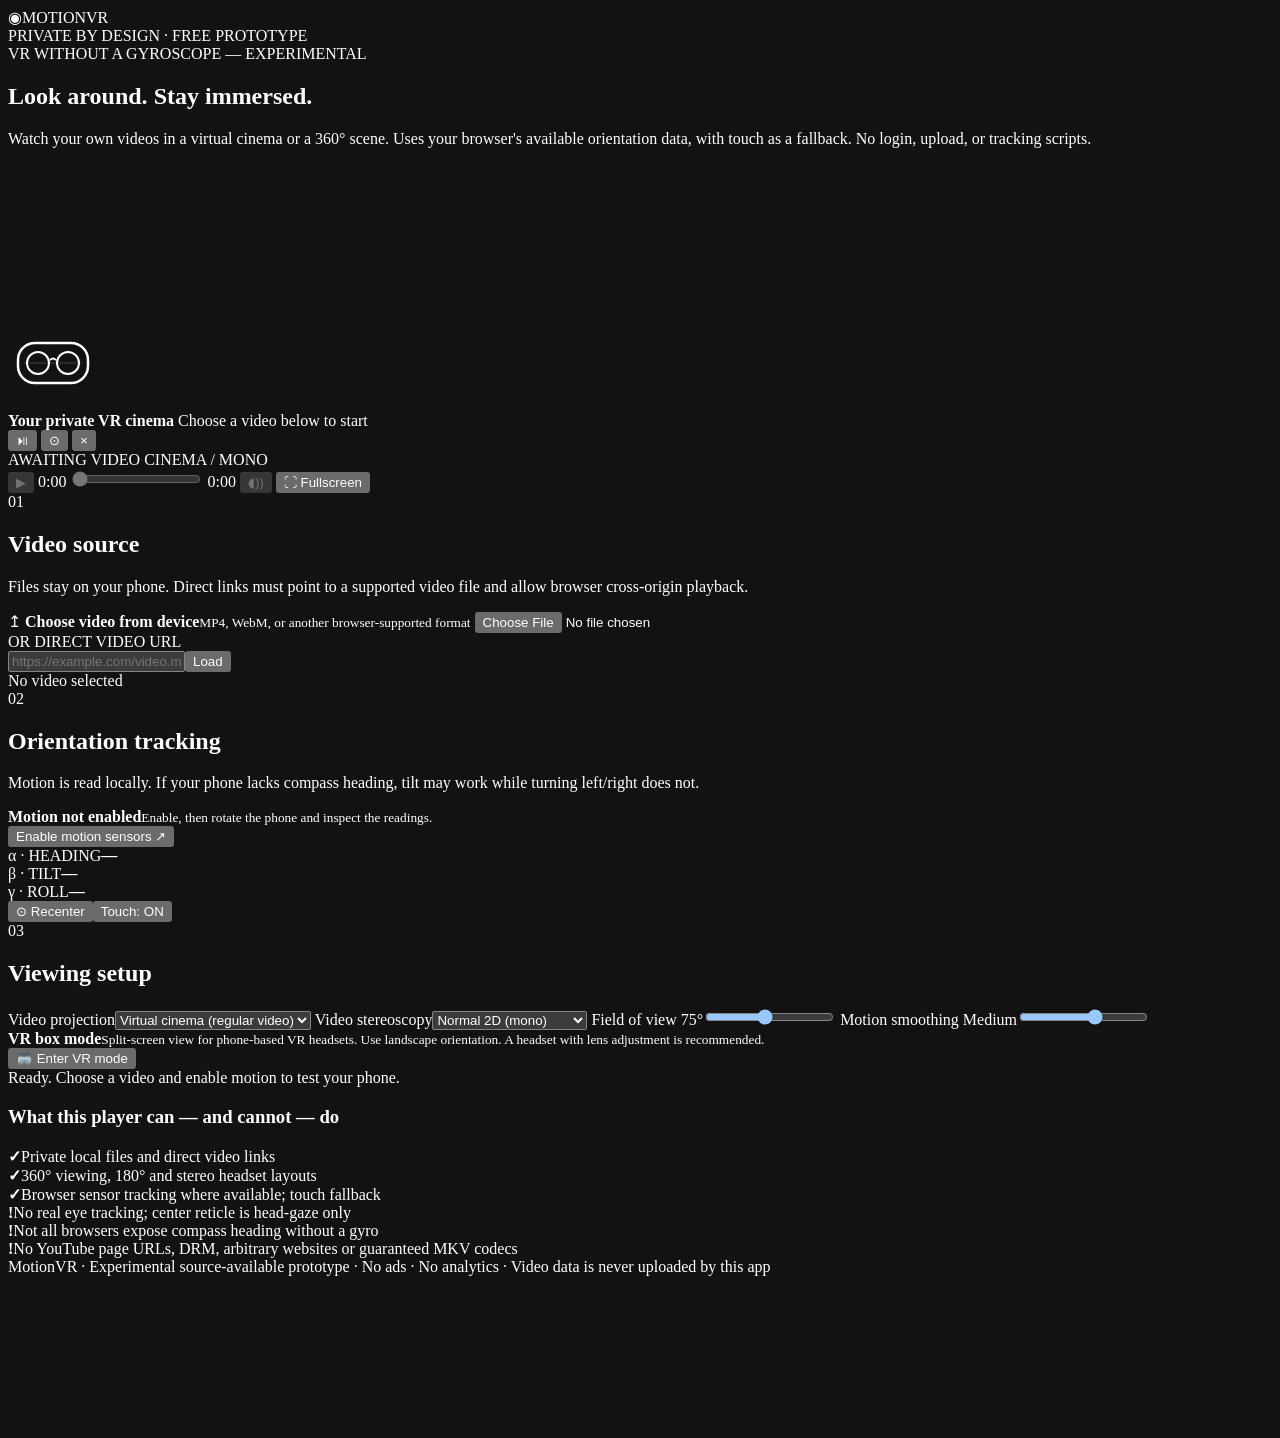
==== index.html @ 48b63bc8 "feat: add index.html for initial MotionVR player" ====
<!doctype html>
<html lang="en">
<head>
  <meta charset="utf-8">
  <meta name="viewport" content="width=device-width, initial-scale=1, viewport-fit=cover">
  <meta name="theme-color" content="#071018">
  <meta name="color-scheme" content="dark">
  <meta property="og:type" content="website">
  <meta property="og:title" content="MotionVR — Private VR Video Player">
  <meta property="og:description" content="A free, privacy-first experimental VR video player for mobile browsers. Play local videos, test device orientation, and explore 180°/360° modes.">
  <meta name="referrer" content="strict-origin-when-cross-origin">
  <link rel="icon" type="image/svg+xml" href="./favicon.svg">
  <meta name="description" content="Private, free browser VR video player with motion-based head orientation, local files, and direct video links.">
  <title>MotionVR — Private VR Video Player</title>
  <link rel="stylesheet" href="./style.css">
</head>
<body>
  <div class="app">
    <header class="header">
      <div class="logo"><span class="logo-emblem" aria-hidden="true">◉</span><span>MOTION<span class="logo-accent">VR</span></span></div>
      <span class="head-tag">PRIVATE BY DESIGN <span class="dot">·</span> FREE PROTOTYPE</span>
    </header>

    <main>
      <section class="intro">
        <div class="eyebrow"><span class="pulse"></span> VR WITHOUT A GYROSCOPE — EXPERIMENTAL</div>
        <h1>Look around. <span>Stay immersed.</span></h1>
        <p>Watch your own videos in a virtual cinema or a 360° scene. Uses your browser's available orientation data, with touch as a fallback. No login, upload, or tracking scripts.</p>
      </section>

      <section class="theater" id="theater" aria-label="VR player">
        <canvas id="scene" aria-label="Interactive VR video scene"></canvas>
        <div class="player-grid" aria-hidden="true"></div>
        <div class="empty" id="empty">
          <div class="empty-symbol" aria-hidden="true"><svg viewBox="0 0 90 90" width="90" height="90" fill="none"><rect x="10" y="25" width="70" height="40" rx="17" stroke="currentColor" stroke-width="2.5"/><path d="M16 45H74" stroke="currentColor" opacity=".2"/><circle cx="30" cy="45" r="11" stroke="currentColor" stroke-width="2"/><circle cx="60" cy="45" r="11" stroke="currentColor" stroke-width="2"/><path d="M42 42Q45 39 48 42" stroke="currentColor" stroke-width="2"/></svg></div>
          <strong>Your private VR cinema</strong>
          <span>Choose a video below to start</span>
        </div>
        <div class="reticle" id="reticle" aria-hidden="true"></div>
        <div class="vr-hud" id="vrHud">
          <button class="hud-button" id="hudPlay" title="Play or pause" aria-label="Play or pause">⏯</button>
          <button class="hud-button" id="hudCenter" title="Recenter view" aria-label="Recenter view">⊙</button>
          <button class="hud-button" id="hudExit" title="Exit headset mode" aria-label="Exit headset mode">×</button>
        </div>
        <div class="overlay-bottom">
          <span class="live-label" id="liveLabel"><i></i> AWAITING VIDEO</span>
          <span class="mode-label" id="modeLabel">CINEMA / MONO</span>
        </div>
      </section>

      <div class="playerbar">
        <button id="playPause" class="icon-button" aria-label="Play or pause" disabled>▶</button>
        <span class="time" id="timeNow">0:00</span>
        <input id="seek" class="seek" type="range" min="0" max="1000" value="0" aria-label="Seek" disabled>
        <span class="time" id="timeTotal">0:00</span>
        <button id="mute" class="icon-button" aria-label="Mute or unmute" disabled>◖))</button>
        <button id="fullscreen" class="subtle-button" title="Fullscreen">⛶ Fullscreen</button>
      </div>

      <div class="columns">
        <section class="panel">
          <div class="panel-head"><span class="number">01</span><h2>Video source</h2></div>
          <p class="help">Files stay on your phone. Direct links must point to a supported video file and allow browser cross-origin playback.</p>
          <label class="file-zone" for="localFile">
            <span class="file-symbol" aria-hidden="true">↥</span>
            <span><strong>Choose video from device</strong><small>MP4, WebM, or another browser-supported format</small></span>
            <input id="localFile" type="file" accept="video/*,.mp4,.webm,.m4v,.mov">
          </label>
          <div class="or"><span>OR DIRECT VIDEO URL</span></div>
          <div class="url-row"><input id="videoUrl" type="url" placeholder="https://example.com/video.mp4" spellcheck="false" autocomplete="off" aria-label="Direct video URL"><button id="loadUrl" class="button light">Load</button></div>
          <div class="file-name" id="fileName">No video selected</div>
        </section>

        <section class="panel">
          <div class="panel-head"><span class="number">02</span><h2>Orientation tracking</h2></div>
          <p class="help">Motion is read locally. If your phone lacks compass heading, tilt may work while turning left/right does not.</p>
          <div class="sensor-state"><span class="sensor-light" id="sensorLight"></span><div><strong id="sensorStatus">Motion not enabled</strong><small id="sensorDetail">Enable, then rotate the phone and inspect the readings.</small></div></div>
          <button id="enableMotion" class="button primary full">Enable motion sensors <span>↗</span></button>
          <div class="readings"><div><span>α · HEADING</span><strong id="alpha">—</strong></div><div><span>β · TILT</span><strong id="beta">—</strong></div><div><span>γ · ROLL</span><strong id="gamma">—</strong></div></div>
          <div class="button-pair"><button id="recenter" class="button secondary">⊙ Recenter</button><button id="touchToggle" class="button secondary" aria-pressed="true">Touch: ON</button></div>
        </section>
      </div>

      <section class="panel settings">
        <div class="panel-head"><span class="number">03</span><h2>Viewing setup</h2></div>
        <div class="settings-grid">
          <label class="field">Video projection<select id="projection"><option value="cinema">Virtual cinema (regular video)</option><option value="360">360° equirectangular</option><option value="180">180° equirectangular</option></select></label>
          <label class="field">Video stereoscopy<select id="layout"><option value="mono">Normal 2D (mono)</option><option value="sbs">Side by side (SBS) 3D</option><option value="tb">Top / bottom 3D</option></select></label>
          <label class="field">Field of view <span id="fovValue">75°</span><input id="fov" type="range" min="45" max="110" value="75" step="1"></label>
          <label class="field">Motion smoothing <span id="smoothValue">Medium</span><input id="smooth" type="range" min="0" max="100" value="60" step="1"></label>
        </div>
        <div class="headset-footer"><div><strong>VR box mode</strong><small>Split-screen view for phone-based VR headsets. Use landscape orientation. A headset with lens adjustment is recommended.</small></div><button id="enterVr" class="button primary">🥽 Enter VR mode</button></div>
      </section>

      <div class="message" id="message" role="status" aria-live="polite">Ready. Choose a video and enable motion to test your phone.</div>

      <section class="info"><h3>What this player can — and cannot — do</h3><div class="info-grid"><div><b>✓</b><span>Private local files and direct video links</span></div><div><b>✓</b><span>360° viewing, 180° and stereo headset layouts</span></div><div><b>✓</b><span>Browser sensor tracking where available; touch fallback</span></div><div><b>!</b><span>No real eye tracking; center reticle is head-gaze only</span></div><div><b>!</b><span>Not all browsers expose compass heading without a gyro</span></div><div><b>!</b><span>No YouTube page URLs, DRM, arbitrary websites or guaranteed MKV codecs</span></div></div></section>
    </main>
    <footer>MotionVR · Experimental source-available prototype · No ads · No analytics · Video data is never uploaded by this app</footer>
  </div>
  <video id="sourceVideo" playsinline preload="metadata" crossorigin="anonymous"></video>
  <script src="./app.js" defer></script>
</body>
</html>
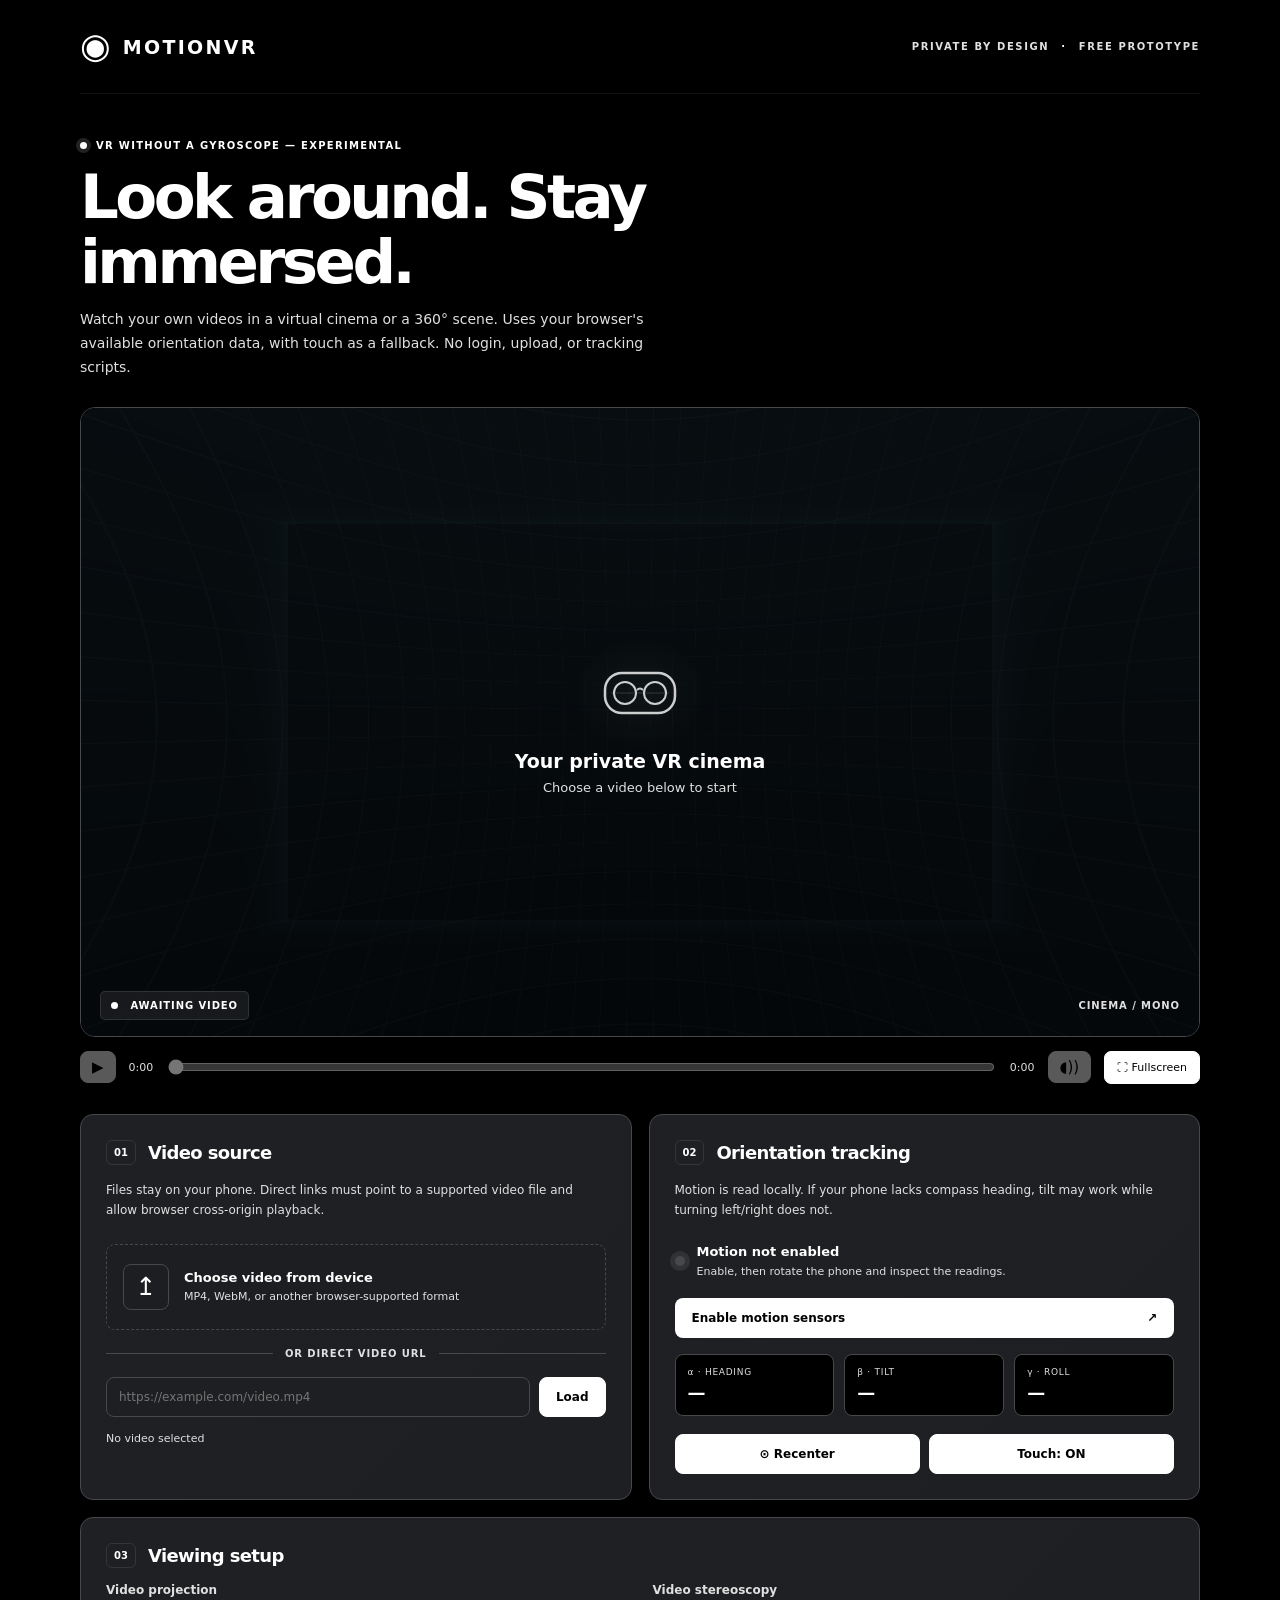
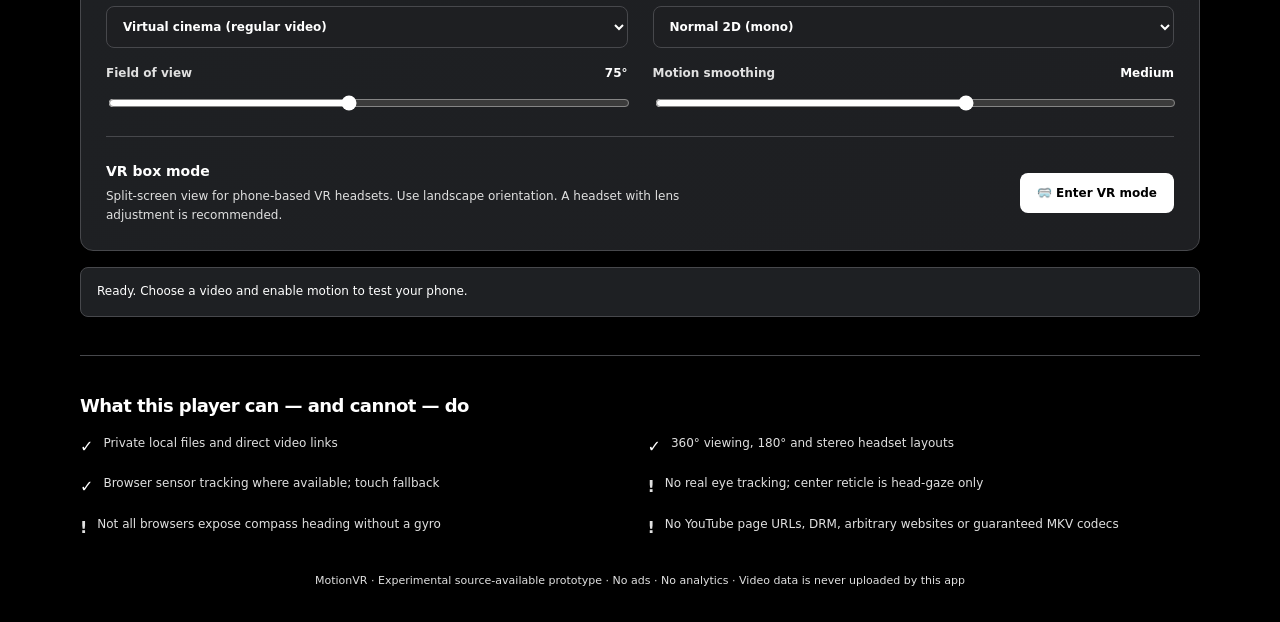
==== commit 4591e8e1: "style: apply MotionVR black and Royal Charcoal palette to index.html" ====
--- a/index.html
+++ b/index.html
@@ -3,7 +3,7 @@
 <head>
   <meta charset="utf-8">
   <meta name="viewport" content="width=device-width, initial-scale=1, viewport-fit=cover">
-  <meta name="theme-color" content="#071018">
+  <meta name="theme-color" content="#000000">
   <meta name="color-scheme" content="dark">
   <meta property="og:type" content="website">
   <meta property="og:title" content="MotionVR — Private VR Video Player">
--- a/style.css
+++ b/style.css
@@ -0,0 +1,9 @@
+:root{color-scheme:dark;--black:#000000;--white:#ffffff;--marble:#e0e0e0;--royal-charcoal:#1e1f22;--royal-charcoal-alt:#1e2023;--royal-charcoal-mid:#47484c;--royal-charcoal-light:#4c4e51;--ink:var(--black);--panel:var(--royal-charcoal);--line:var(--royal-charcoal-mid);--muted:var(--marble);font-family:Inter,ui-sans-serif,system-ui,-apple-system,"Segoe UI",Roboto,Arial,sans-serif}
+*{box-sizing:border-box}html{background:var(--ink)}body{margin:0;color:var(--white);background:var(--ink);min-height:100vh}button,input,select{font:inherit}button{cursor:pointer}button:disabled{opacity:.35;cursor:not-allowed}.app{width:min(1120px,calc(100% - 40px));margin:auto}.header{display:flex;align-items:center;justify-content:space-between;padding:29px 0;border-bottom:1px solid #ffffff13}.logo{font-size:19px;font-weight:850;letter-spacing:.12em;display:flex;align-items:center;gap:10px}.logo-emblem{color:var(--white);font-size:35px;font-weight:400;line-height:1}.logo-accent{color:var(--white)}.head-tag{font-size:10px;font-weight:750;letter-spacing:.16em;color:#e0e0e0}.dot{padding:0 7px;color:var(--white)}.intro{padding:46px 0 27px;max-width:760px}.eyebrow{display:flex;gap:9px;align-items:center;letter-spacing:.13em;color:var(--white);font-size:10px;font-weight:800}.pulse{width:7px;height:7px;background:var(--white);border-radius:50%;box-shadow:0 0 0 4px #ffffff22}h1{margin:14px 0;font-size:clamp(33px,5.2vw,61px);letter-spacing:-.058em;line-height:1.06}h1 span{color:var(--white)}.intro p{color:var(--muted);max-width:600px;font-size:14px;line-height:1.7;margin:0}.theater{width:100%;aspect-ratio:16/9;max-height:72vh;min-height:200px;border:1px solid #47484c;background:#000000;position:relative;overflow:hidden;border-radius:15px;touch-action:none}.theater canvas{display:block;width:100%;height:100%;touch-action:none}.player-grid{pointer-events:none;position:absolute;inset:0;background:repeating-linear-gradient(0deg,transparent,transparent 28px,#ffffff04 29px);opacity:.5}.empty{position:absolute;inset:0;display:flex;flex-direction:column;justify-content:center;align-items:center;gap:8px;pointer-events:none;text-align:center}.empty[hidden]{display:none}.empty-symbol{color:var(--white);opacity:.8;filter:drop-shadow(0 0 27px #ffffff66)}.empty strong{font-size:19px}.empty span{color:#e0e0e0;font-size:13px}.overlay-bottom{pointer-events:none;position:absolute;bottom:16px;left:19px;right:19px;display:flex;align-items:center;justify-content:space-between;gap:8px;font-size:10px;font-weight:750;letter-spacing:.09em}.live-label{background:#1e1f22c9;padding:8px 10px;border:1px solid #47484c8c;border-radius:5px}.live-label i{display:inline-block;width:7px;height:7px;border-radius:50%;background:var(--white);margin-right:8px}.mode-label{color:#e0e0e0}.reticle{display:none;position:absolute;top:50%;left:50%;width:14px;height:14px;border:2px solid var(--white);border-radius:50%;transform:translate(-50%,-50%);pointer-events:none;box-shadow:0 0 15px #ffffff99}.vr-hud{display:none;position:absolute;left:50%;bottom:5%;transform:translateX(-50%);gap:10px}.hud-button{background:var(--white);border:1px solid var(--white);color:var(--black);border-radius:10px;width:44px;height:40px;font-size:20px}.playerbar{display:flex;align-items:center;gap:13px;margin:14px 0 30px}.icon-button{padding:6px 11px;font-size:15px;background:var(--white);border:1px solid var(--white);border-radius:8px;color:var(--black)}.time{font-size:11px;color:var(--muted);font-variant-numeric:tabular-nums}.seek{flex:1;width:10px;accent-color:var(--white)}.subtle-button{background:var(--white);border:1px solid var(--white);color:var(--black);border-radius:7px;font-size:11px;padding:9px 12px}.columns{display:grid;grid-template-columns:1fr 1fr;gap:17px}.panel{border:1px solid var(--line);background:linear-gradient(135deg,#1e2023,#1e1f22);border-radius:13px;padding:25px}.panel-head{display:flex;align-items:center;gap:12px;margin-bottom:15px}.number{border:1px solid #4c4e5177;color:var(--white);border-radius:6px;padding:6px 7px;font-size:10px;font-weight:800}h2{font-size:18px;letter-spacing:-.035em;margin:0}.help{color:var(--muted);font-size:12px;line-height:1.7;margin:0 0 21px;min-height:43px}.file-zone{position:relative;display:flex;align-items:center;gap:15px;padding:19px 16px;border:1px dashed #47484c;background:#1e1f22a9;border-radius:9px;cursor:pointer}.file-zone:focus-within{outline:2px solid var(--white)}.file-zone:hover{border-color:var(--white)}.file-symbol{font-size:25px;border:1px solid #47484c;border-radius:8px;width:46px;height:46px;display:grid;place-items:center;color:var(--white)}.file-zone strong{display:block;font-size:13px}.file-zone small{display:block;color:var(--muted);font-size:11px;margin-top:5px}.file-zone input{position:absolute;inset:0;opacity:0;width:100%;cursor:pointer}.or{display:flex;gap:12px;align-items:center;margin:18px 0;color:#e0e0e0;font-size:10px;letter-spacing:.09em;font-weight:800}.or:before,.or:after{content:'';height:1px;flex:1;background:var(--line)}.url-row{display:flex;gap:9px}.url-row input,.field select{min-width:0;background:#1e1f22;border:1px solid #47484c;border-radius:8px;color:white;padding:12px;font-size:12px}.url-row input{flex:1}.button{display:inline-flex;justify-content:center;align-items:center;gap:10px;border-radius:8px;border:1px solid transparent;padding:12px 16px;font-weight:750;font-size:12px;white-space:nowrap}.button.primary{background:var(--white);color:var(--black)}.button.primary:hover{background:var(--marble)}.button.light,.button.secondary{background:var(--white);border-color:var(--white);color:var(--black)}.button.light:hover,.button.secondary:hover{background:var(--marble);border-color:var(--marble)}.button.full{width:100%;justify-content:space-between}.button-pair{display:grid;grid-template-columns:1fr 1fr;gap:9px;margin-top:18px}.file-name{color:#e0e0e0;font-size:11px;margin-top:15px;word-break:break-all}.sensor-state{display:flex;gap:12px;align-items:center;margin:19px 0}.sensor-light{background:#47484c;width:10px;height:10px;border-radius:50%;box-shadow:0 0 0 5px #ffffff14;flex-shrink:0}.sensor-light.active{background:var(--white);box-shadow:0 0 0 5px #ffffff1d}.sensor-light.warn{background:#e0e0e0;box-shadow:0 0 0 5px #e0e0e022}.sensor-state strong{display:block;font-size:13px}.sensor-state small{display:block;color:var(--muted);font-size:11px;margin-top:5px;line-height:1.4}.readings{display:grid;grid-template-columns:repeat(3,minmax(0,1fr));gap:10px;margin-top:16px}.readings div{background:#000000;padding:12px;border:1px solid #47484c;border-radius:8px}.readings span{display:block;color:#e0e0e0;font-size:9px;letter-spacing:.08em}.readings strong{display:block;color:var(--white);font-size:18px;margin-top:5px;font-variant-numeric:tabular-nums}.settings{margin-top:17px}.settings-grid{display:grid;grid-template-columns:1fr 1fr;gap:18px 25px}.field{display:block;color:#e0e0e0;font-size:12px;font-weight:750}.field select{margin-top:9px;width:100%}.field input{display:block;width:100%;accent-color:var(--white);margin-top:15px}.field span{float:right;color:var(--white)}.headset-footer{border-top:1px solid var(--line);padding-top:24px;margin-top:23px;display:flex;align-items:center;justify-content:space-between;gap:16px}.headset-footer strong{font-size:14px}.headset-footer small{display:block;color:var(--muted);font-size:12px;line-height:1.6;margin-top:7px;max-width:600px}.message{padding:14px 16px;border-radius:8px;background:#1e2023;border:1px solid #47484c;color:#ffffff;font-size:12px;line-height:1.6;margin:16px 0}.message.warn{background:#1e1f22;border-color:#4c4e51;color:#ffffff}.message.error{background:#1e1f22;border-color:#4c4e51;color:#ffffff}.info{border-top:1px solid var(--line);margin-top:38px;padding-top:21px}.info h3{font-size:18px;letter-spacing:-.03em}.info-grid{display:grid;grid-template-columns:repeat(2,1fr);gap:15px}.info-grid div{font-size:12px;line-height:1.6;color:var(--muted);display:flex;gap:10px}.info-grid b{color:var(--white);font-size:16px}.info-grid div:nth-child(n+4) b{color:#e0e0e0}footer{padding:32px 0;color:#e0e0e0;font-size:11px;text-align:center;line-height:1.6}#sourceVideo{position:fixed;width:1px;height:1px;opacity:0;pointer-events:none;z-index:-1}
+.theater.vr-active{position:fixed;inset:0;z-index:1000;aspect-ratio:auto;width:100vw;height:100dvh;max-height:none;border:0;border-radius:0;background:black;touch-action:none}.vr-active .empty{display:none}.vr-active .player-grid{display:none}.vr-active .reticle{display:block;left:25%}.vr-active .reticle:after{content:'';position:absolute;top:50%;left:calc(50vw - 7px);width:10px;height:10px;border-radius:50%;border:2px solid var(--white);transform:translate(-50%,-50%)}.vr-active .vr-hud{display:flex}.vr-active .overlay-bottom{display:none}.vr-active .vr-hud{opacity:.22;transition:opacity .2s}.vr-active .vr-hud:hover,.vr-active .vr-hud:focus-within{opacity:1}
+@media(max-width:750px){.app{width:calc(100% - 24px)}.header{padding:20px 0}.head-tag{font-size:8px;letter-spacing:.06em}.intro{padding:30px 0 22px}.columns,.settings-grid,.info-grid{grid-template-columns:1fr}.panel{padding:19px}.help{min-height:0}.settings-grid{gap:22px}.headset-footer{flex-direction:column;align-items:stretch}.headset-footer button{width:100%}.playerbar{gap:7px}.time{font-size:10px}.subtle-button{font-size:0;padding:8px 10px}.subtle-button:first-letter{font-size:16px}.empty-symbol svg{width:58px;height:58px}.empty strong{font-size:14px}.empty span{font-size:11px}.overlay-bottom{bottom:8px;left:8px;right:8px;font-size:8px}.live-label{padding:6px}.theater{min-height:190px}}
+
+.theater.fallback #sourceVideo{position:absolute;inset:0;display:block;width:100%;height:100%;z-index:0;object-fit:contain;opacity:1;pointer-events:none;background:#000000}.theater.fallback .player-grid{display:none}.theater.fallback .empty{z-index:1}.theater.fallback .overlay-bottom{z-index:2}
+/* Royal Charcoal theme: subtle monochrome controls without changing layout. */
+.icon-button:hover,.subtle-button:hover,.hud-button:hover{background:var(--marble);border-color:var(--marble)}
+button:focus-visible,.url-row input:focus-visible,.field select:focus-visible{outline:2px solid var(--white);outline-offset:2px}
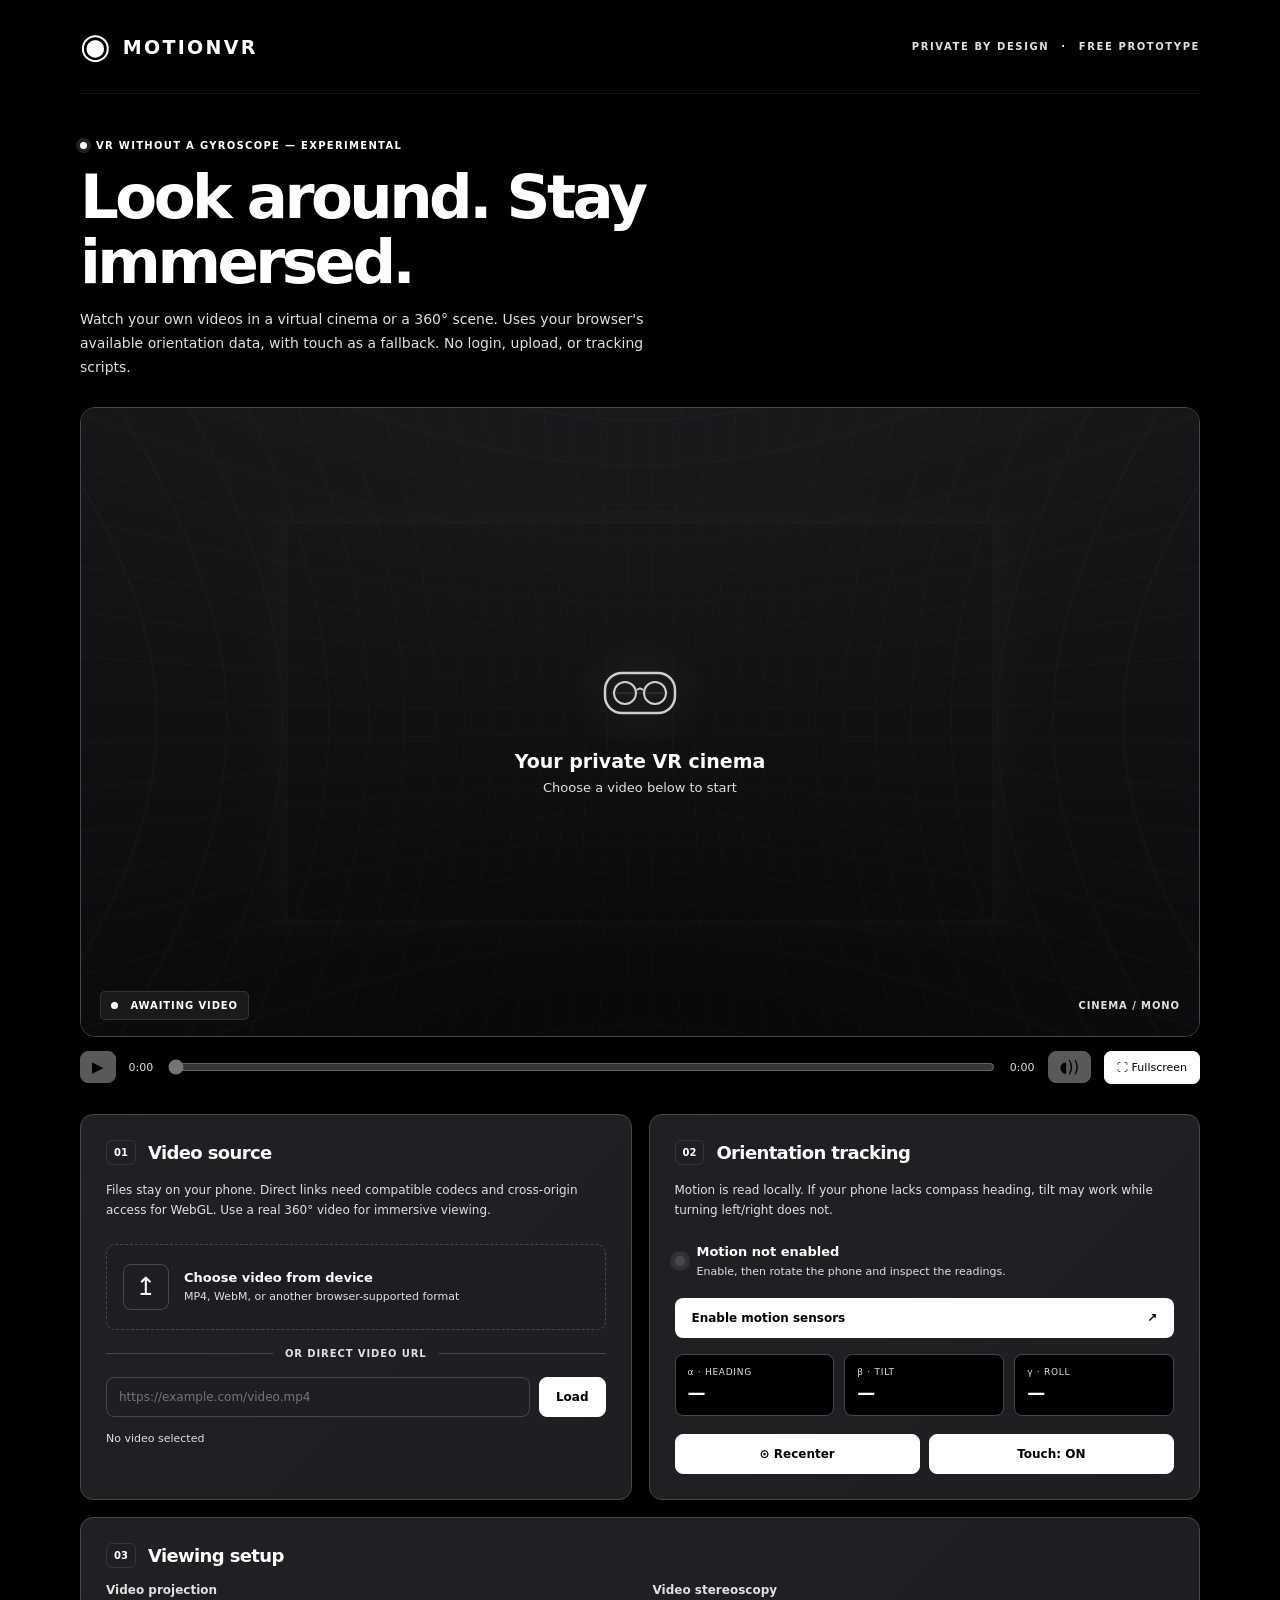
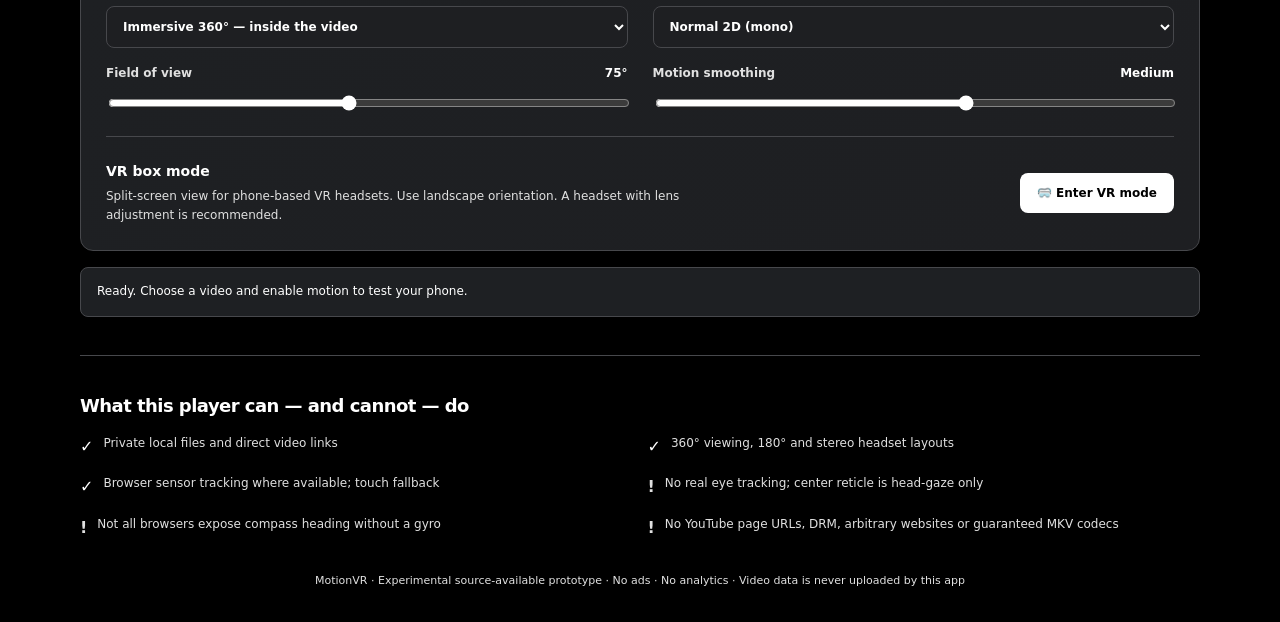
==== commit 56a3c648: "fix: make full immersive 360 viewing the obvious default (index.html)" ====
--- a/index.html
+++ b/index.html
@@ -60,7 +60,7 @@
       <div class="columns">
         <section class="panel">
           <div class="panel-head"><span class="number">01</span><h2>Video source</h2></div>
-          <p class="help">Files stay on your phone. Direct links must point to a supported video file and allow browser cross-origin playback.</p>
+          <p class="help">Files stay on your phone. Direct links need compatible codecs and cross-origin access for WebGL. Use a real 360° video for immersive viewing.</p>
           <label class="file-zone" for="localFile">
             <span class="file-symbol" aria-hidden="true">↥</span>
             <span><strong>Choose video from device</strong><small>MP4, WebM, or another browser-supported format</small></span>
@@ -84,7 +84,7 @@
       <section class="panel settings">
         <div class="panel-head"><span class="number">03</span><h2>Viewing setup</h2></div>
         <div class="settings-grid">
-          <label class="field">Video projection<select id="projection"><option value="cinema">Virtual cinema (regular video)</option><option value="360">360° equirectangular</option><option value="180">180° equirectangular</option></select></label>
+          <label class="field">Video projection<select id="projection"><option value="360" selected>Immersive 360° — inside the video</option><option value="cinema">Virtual cinema — floating screen</option><option value="180">Immersive 180° — front hemisphere</option></select></label>
           <label class="field">Video stereoscopy<select id="layout"><option value="mono">Normal 2D (mono)</option><option value="sbs">Side by side (SBS) 3D</option><option value="tb">Top / bottom 3D</option></select></label>
           <label class="field">Field of view <span id="fovValue">75°</span><input id="fov" type="range" min="45" max="110" value="75" step="1"></label>
           <label class="field">Motion smoothing <span id="smoothValue">Medium</span><input id="smooth" type="range" min="0" max="100" value="60" step="1"></label>
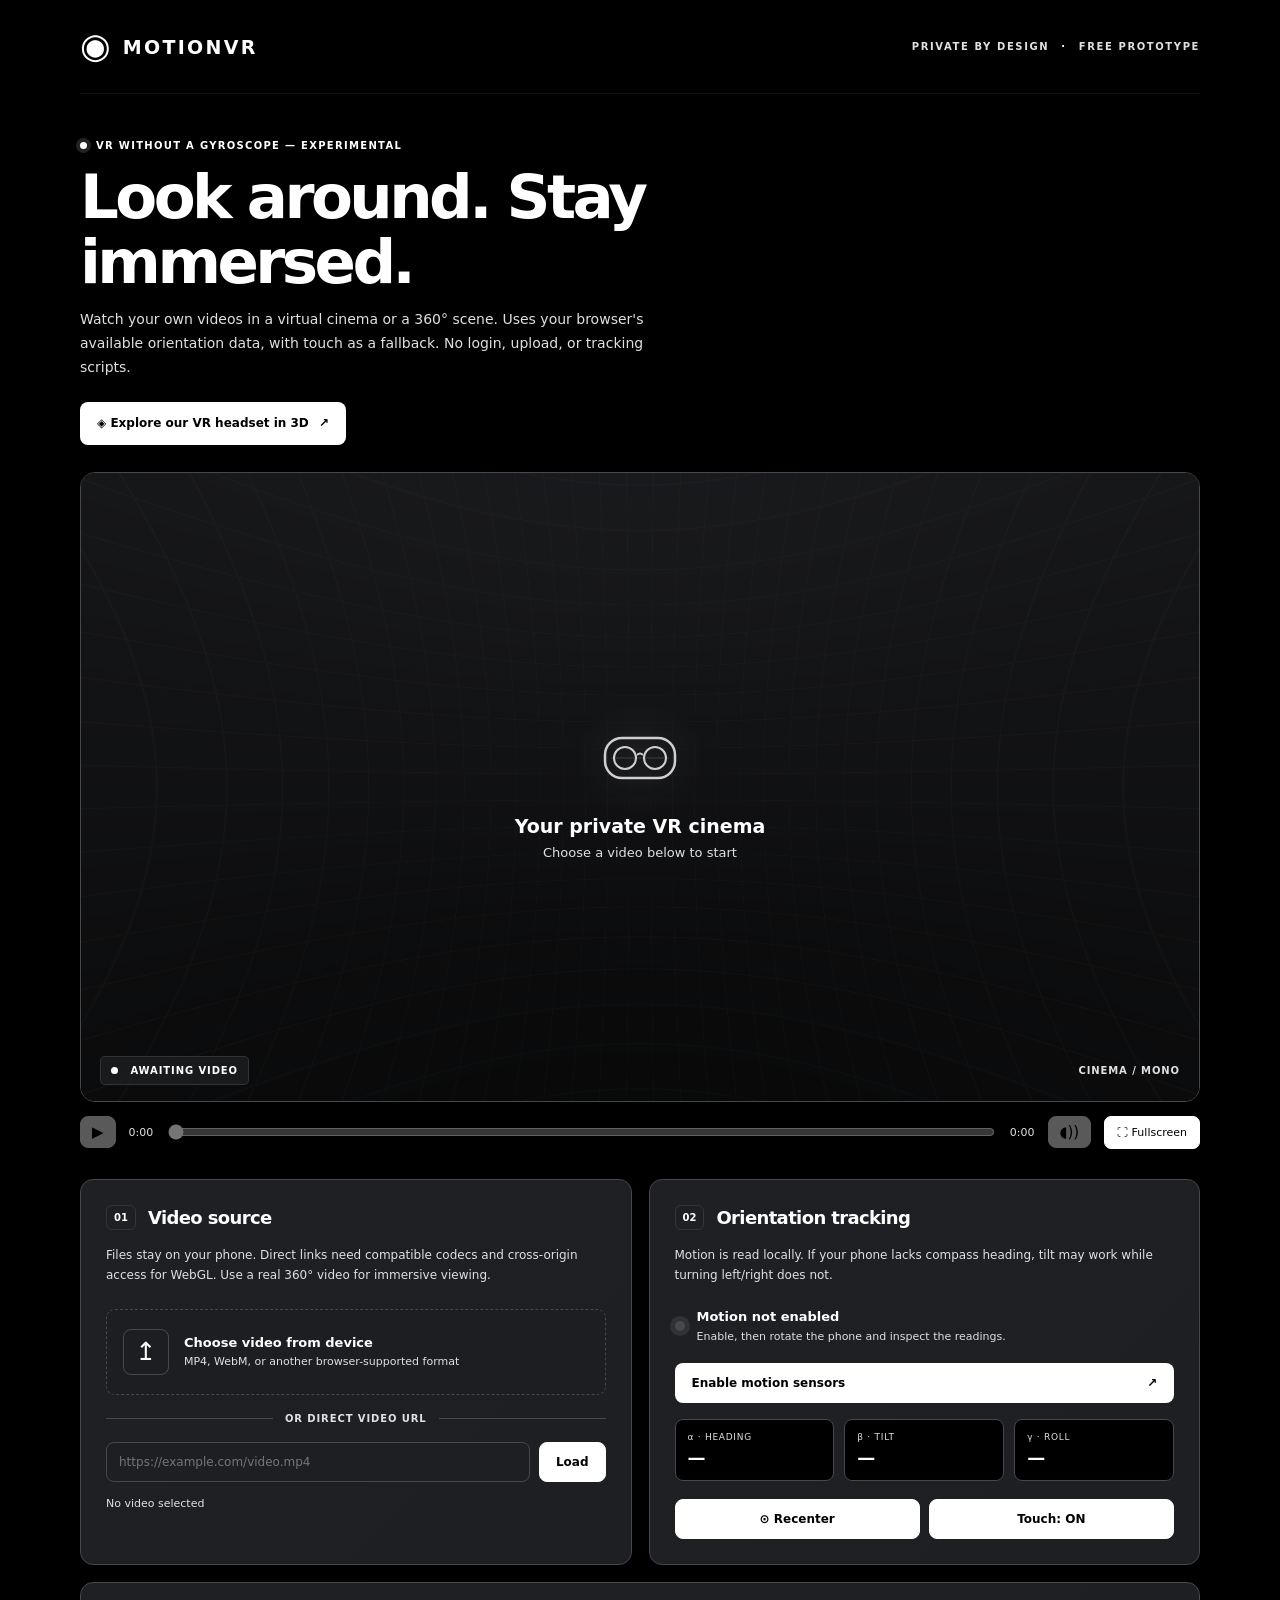
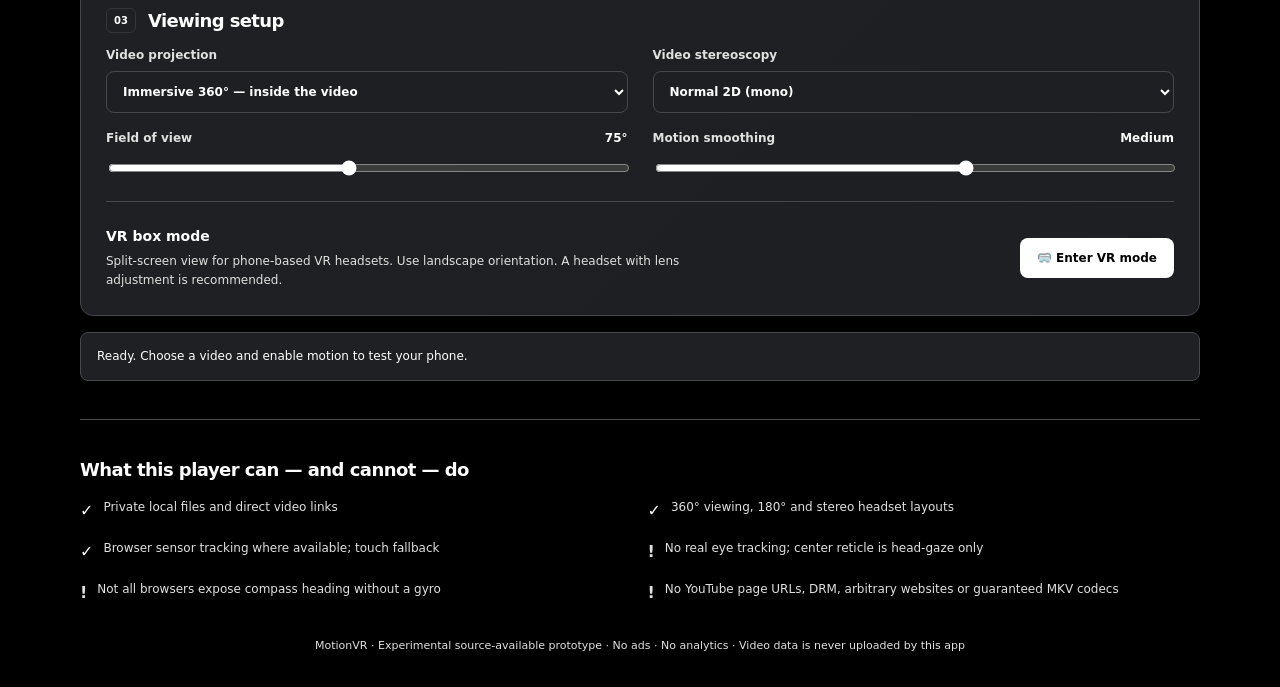
==== commit 6d7b89d0: "feat: link MotionVR player to independent 3D hardware explorer" ====
--- a/index.html
+++ b/index.html
@@ -26,6 +26,7 @@
         <div class="eyebrow"><span class="pulse"></span> VR WITHOUT A GYROSCOPE — EXPERIMENTAL</div>
         <h1>Look around. <span>Stay immersed.</span></h1>
         <p>Watch your own videos in a virtual cinema or a 360° scene. Uses your browser's available orientation data, with touch as a fallback. No login, upload, or tracking scripts.</p>
+        <a class="button primary hardware-preview-link" href="./hardware/index.html" target="_blank" rel="noopener noreferrer" aria-label="Open interactive 3D headset preview in a new tab">◈ Explore our VR headset in 3D <span aria-hidden="true">↗</span></a>
       </section>
 
       <section class="theater" id="theater" aria-label="VR player">
--- a/style.css
+++ b/style.css
@@ -7,3 +7,7 @@
 /* Royal Charcoal theme: subtle monochrome controls without changing layout. */
 .icon-button:hover,.subtle-button:hover,.hud-button:hover{background:var(--marble);border-color:var(--marble)}
 button:focus-visible,.url-row input:focus-visible,.field select:focus-visible{outline:2px solid var(--white);outline-offset:2px}
+
+/* Optional hardware preview CTA: no effect on headset playback. */
+.intro .hardware-preview-link{margin-top:22px;text-decoration:none;max-width:100%;white-space:normal;text-align:center;line-height:1.4}
+.intro .hardware-preview-link:focus-visible{outline:2px solid var(--marble);outline-offset:3px}
